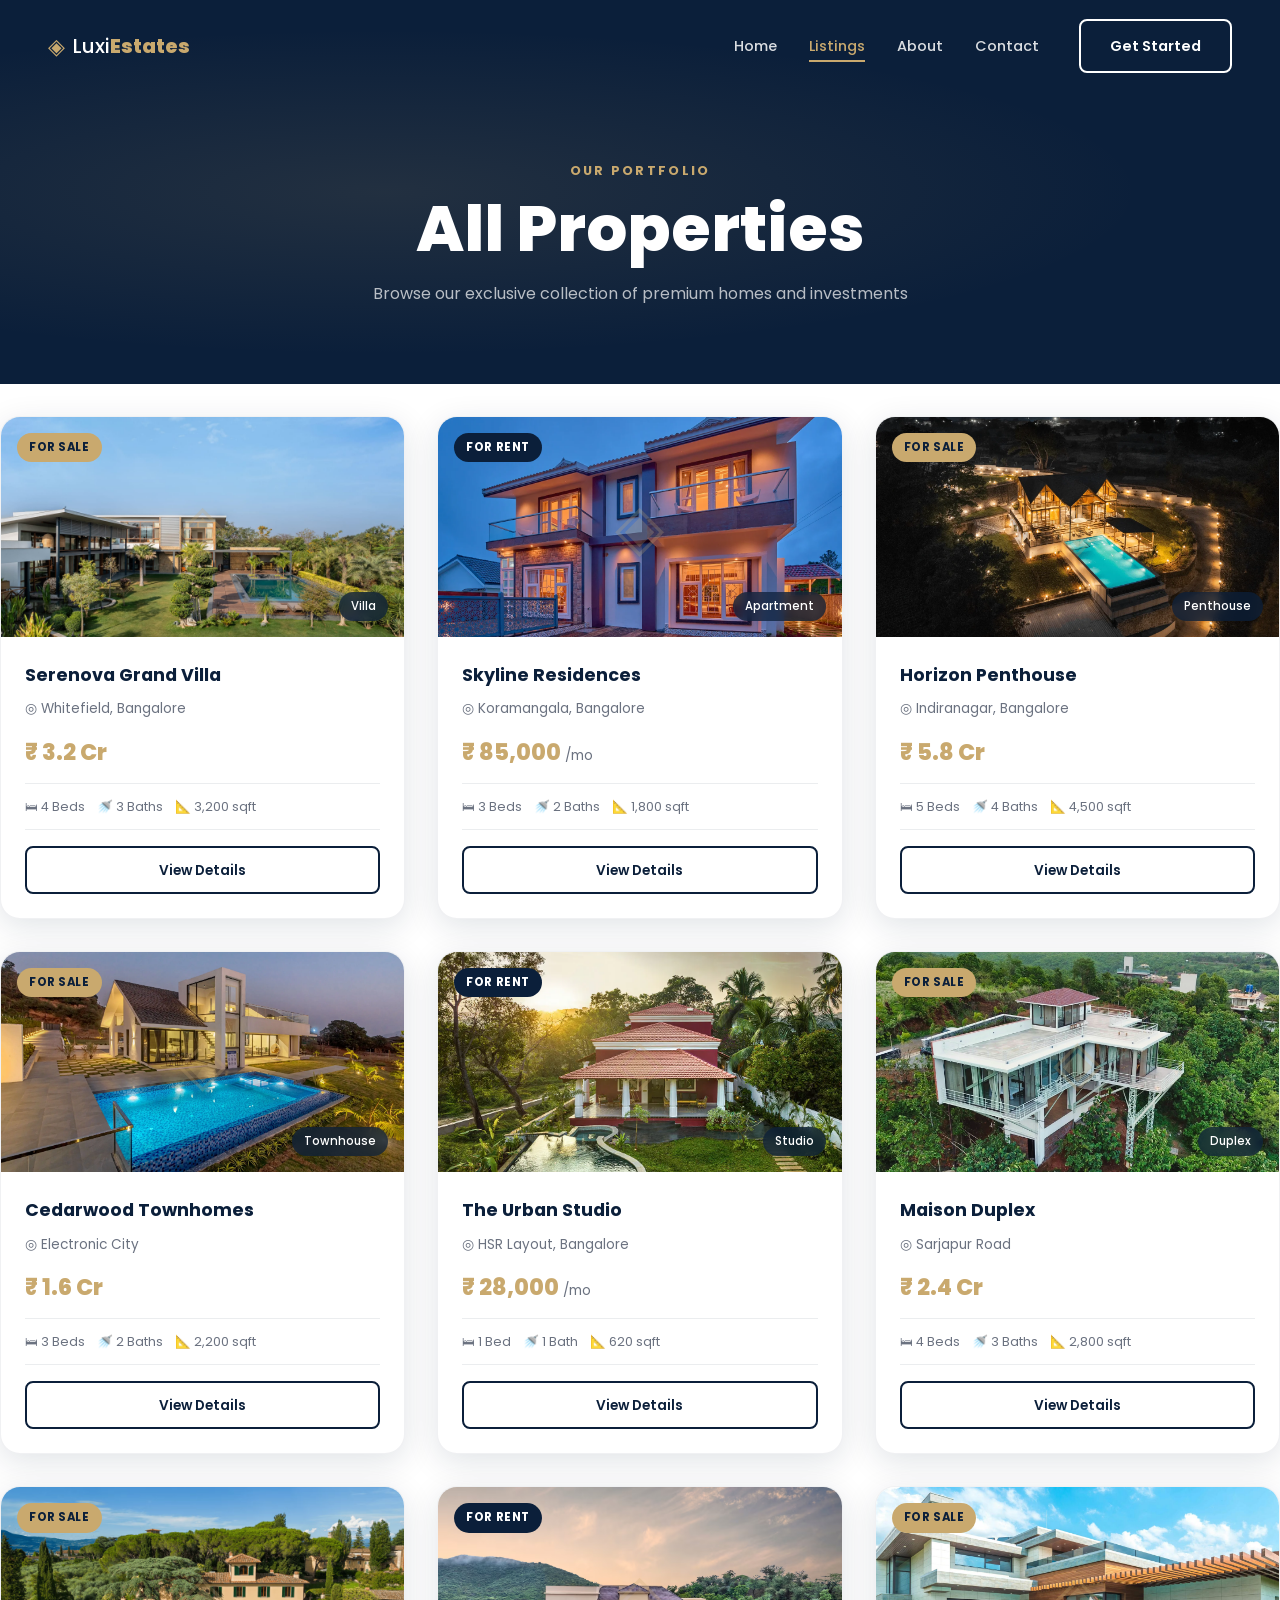
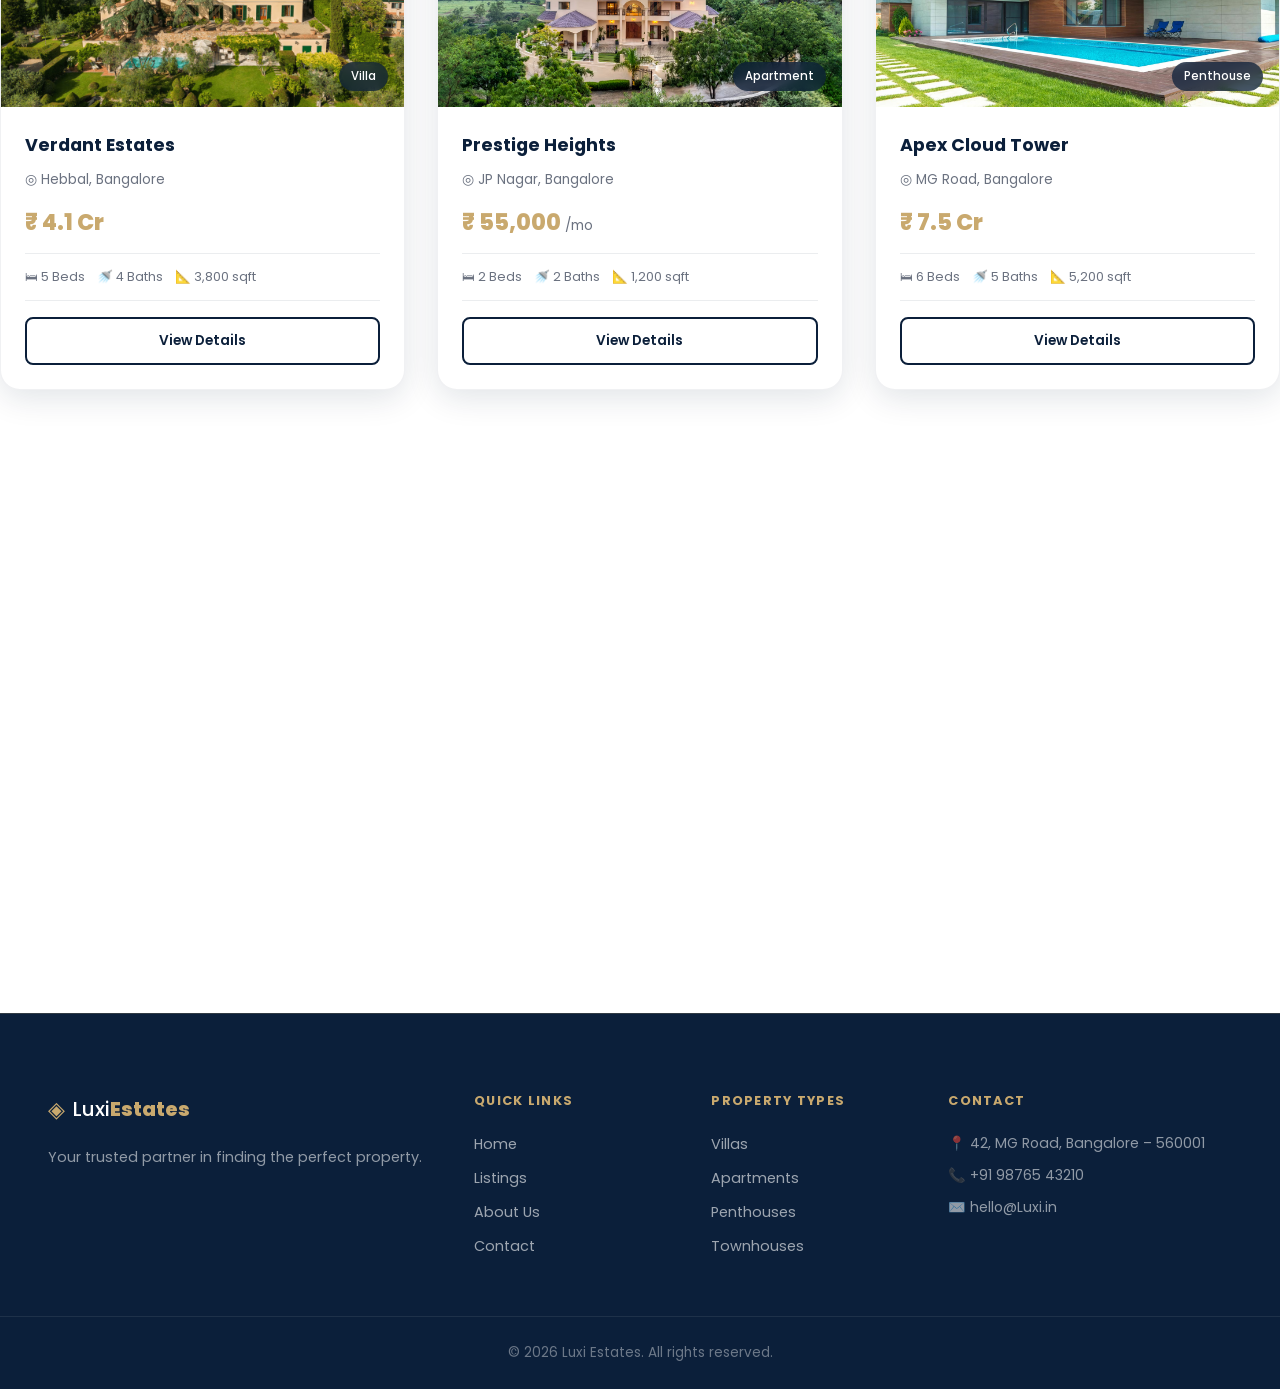
==== listings.html @ d717db20 "first commit" ====
<!DOCTYPE html>
<html lang="en">
<head>
  <meta charset="UTF-8" />
  <meta name="viewport" content="width=device-width, initial-scale=1.0" />
  <title>Listings – Luxi Estates</title>
  <link rel="stylesheet" href="css/style.css" />
  <link rel="stylesheet" href="css/listings.css" />
  <link href="https://fonts.googleapis.com/css2?family=Poppins:wght@300;400;500;600;700;800&display=swap" rel="stylesheet" />
</head>
<body>

  <header class="header" id="header">
    <div class="container header__inner">
      <a href="index.html" class="logo">
        <span class="logo__icon">◈</span>
        <span class="logo__text">Luxi<strong>Estates</strong></span>
      </a>
      <nav class="nav" id="nav">
        <a href="index.html" class="nav__link">Home</a>
        <a href="listings.html" class="nav__link active">Listings</a>
        <a href="about.html" class="nav__link">About</a>
        <a href="contact.html" class="nav__link">Contact</a>
        <a href="contact.html" class="btn btn--outline nav__cta">Get Started</a>
      </nav>
      <button class="hamburger" id="hamburger" aria-label="Toggle menu">
        <span></span><span></span><span></span>
      </button>
    </div>
  </header>

  <section class="page-hero">
    <div class="container">
      <p class="page-hero__eyebrow fade-up">Our Portfolio</p>
      <h1 class="page-hero__title fade-up">All Properties</h1>
      <p class="page-hero__sub fade-up">Browse our exclusive collection of premium homes and investments</p>
    </div>
  </section>

      <div class="listings-main">
        <div class="listings-toolbar fade-up">

        </div>

        <div class="cards-grid">

          <article class="prop-card fade-up" data-category="sale">
            <div class="prop-card__img-wrap img-placeholder">
               <img src="images/v1.jpg" class="prop-card__img" />
              <span class="prop-card__badge">For Sale</span>
              <span class="prop-card__type">Villa</span>
            </div>
            <div class="prop-card__body">
              <h3 class="prop-card__title">Serenova Grand Villa</h3>
              <p class="prop-card__loc">◎ Whitefield, Bangalore</p>
              <p class="prop-card__price">₹ 3.2 Cr</p>
              <div class="prop-card__meta">
                <span>🛏 4 Beds</span><span>🚿 3 Baths</span><span>📐 3,200 sqft</span>
              </div>
              <a href="#" class="btn btn--outline prop-card__btn">View Details</a>
            </div>
          </article>

          <article class="prop-card fade-up" data-category="rent">
            <div class="prop-card__img-wrap img-placeholder">
               <img src="images/v2.webp" class="prop-card__img" />
              <span class="prop-card__badge badge--rent">For Rent</span>
              <span class="prop-card__type">Apartment</span>
            </div>
            <div class="prop-card__body">
              <h3 class="prop-card__title">Skyline Residences</h3>
              <p class="prop-card__loc">◎ Koramangala, Bangalore</p>
              <p class="prop-card__price">₹ 85,000 <span>/mo</span></p>
              <div class="prop-card__meta">
                <span>🛏 3 Beds</span><span>🚿 2 Baths</span><span>📐 1,800 sqft</span>
              </div>
              <a href="#" class="btn btn--outline prop-card__btn">View Details</a>
            </div>
          </article>

          <article class="prop-card fade-up" data-category="sale">
            <div class="prop-card__img-wrap img-placeholder">
                <img src="images/v3.webp" class="prop-card__img" />
              <span class="prop-card__badge">For Sale</span>
              <span class="prop-card__type">Penthouse</span>
            </div>
            <div class="prop-card__body">
              <h3 class="prop-card__title">Horizon Penthouse</h3>
              <p class="prop-card__loc">◎ Indiranagar, Bangalore</p>
              <p class="prop-card__price">₹ 5.8 Cr</p>
              <div class="prop-card__meta">
                <span>🛏 5 Beds</span><span>🚿 4 Baths</span><span>📐 4,500 sqft</span>
              </div>
              <a href="#" class="btn btn--outline prop-card__btn">View Details</a>
            </div>
          </article>

          <article class="prop-card fade-up" data-category="sale">
            <div class="prop-card__img-wrap img-placeholder">
                <img src="images/v4.webp" class="prop-card__img" />
              <span class="prop-card__badge">For Sale</span>
              <span class="prop-card__type">Townhouse</span>
            </div>
            <div class="prop-card__body">
              <h3 class="prop-card__title">Cedarwood Townhomes</h3>
              <p class="prop-card__loc">◎ Electronic City</p>
              <p class="prop-card__price">₹ 1.6 Cr</p>
              <div class="prop-card__meta">
                <span>🛏 3 Beds</span><span>🚿 2 Baths</span><span>📐 2,200 sqft</span>
              </div>
              <a href="#" class="btn btn--outline prop-card__btn">View Details</a>
            </div>
          </article>

          <article class="prop-card fade-up" data-category="rent">
            <div class="prop-card__img-wrap img-placeholder">
                <img src="images/v5.webp" class="prop-card__img" />
              <span class="prop-card__badge badge--rent">For Rent</span>
              <span class="prop-card__type">Studio</span>
            </div>
            <div class="prop-card__body">
              <h3 class="prop-card__title">The Urban Studio</h3>
              <p class="prop-card__loc">◎ HSR Layout, Bangalore</p>
              <p class="prop-card__price">₹ 28,000 <span>/mo</span></p>
              <div class="prop-card__meta">
                <span>🛏 1 Bed</span><span>🚿 1 Bath</span><span>📐 620 sqft</span>
              </div>
              <a href="#" class="btn btn--outline prop-card__btn">View Details</a>
            </div>
          </article>

          <article class="prop-card fade-up" data-category="sale">
            <div class="prop-card__img-wrap img-placeholder">
                <img src="images/v6.webp" class="prop-card__img" />
              <span class="prop-card__badge">For Sale</span>
              <span class="prop-card__type">Duplex</span>
            </div>
            <div class="prop-card__body">
              <h3 class="prop-card__title">Maison Duplex</h3>
              <p class="prop-card__loc">◎ Sarjapur Road</p>
              <p class="prop-card__price">₹ 2.4 Cr</p>
              <div class="prop-card__meta">
                <span>🛏 4 Beds</span><span>🚿 3 Baths</span><span>📐 2,800 sqft</span>
              </div>
              <a href="#" class="btn btn--outline prop-card__btn">View Details</a>
            </div>
          </article>

          <article class="prop-card fade-up" data-category="sale">
            <div class="prop-card__img-wrap img-placeholder">
                <img src="images/v7.avif" class="prop-card__img" />
              <span class="prop-card__badge">For Sale</span>
              <span class="prop-card__type">Villa</span>
            </div>
            <div class="prop-card__body">
              <h3 class="prop-card__title">Verdant Estates</h3>
              <p class="prop-card__loc">◎ Hebbal, Bangalore</p>
              <p class="prop-card__price">₹ 4.1 Cr</p>
              <div class="prop-card__meta">
                <span>🛏 5 Beds</span><span>🚿 4 Baths</span><span>📐 3,800 sqft</span>
              </div>
              <a href="#" class="btn btn--outline prop-card__btn">View Details</a>
            </div>
          </article>

          <article class="prop-card fade-up" data-category="rent">
            <div class="prop-card__img-wrap img-placeholder">
                <img src="images/v8.avif" class="prop-card__img" />
              <span class="prop-card__badge badge--rent">For Rent</span>
              <span class="prop-card__type">Apartment</span>
            </div>
            <div class="prop-card__body">
              <h3 class="prop-card__title">Prestige Heights</h3>
              <p class="prop-card__loc">◎ JP Nagar, Bangalore</p>
              <p class="prop-card__price">₹ 55,000 <span>/mo</span></p>
              <div class="prop-card__meta">
                <span>🛏 2 Beds</span><span>🚿 2 Baths</span><span>📐 1,200 sqft</span>
              </div>
              <a href="#" class="btn btn--outline prop-card__btn">View Details</a>
            </div>
          </article>

          <article class="prop-card fade-up" data-category="sale">
            <div class="prop-card__img-wrap img-placeholder">
                <img src="images/v9.jpg" class="prop-card__img" />
              <span class="prop-card__badge">For Sale</span>
              <span class="prop-card__type">Penthouse</span>
            </div>
            <div class="prop-card__body">
              <h3 class="prop-card__title">Apex Cloud Tower</h3>
              <p class="prop-card__loc">◎ MG Road, Bangalore</p>
              <p class="prop-card__price">₹ 7.5 Cr</p>
              <div class="prop-card__meta">
                <span>🛏 6 Beds</span><span>🚿 5 Baths</span><span>📐 5,200 sqft</span>
              </div>
              <a href="#" class="btn btn--outline prop-card__btn">View Details</a>
            </div>
          </article>

          <article class="prop-card fade-up" data-category="sale">
            <div class="prop-card__img-wrap img-placeholder">
                <img src="images/v10.jpg" class="prop-card__img" />
              <span class="prop-card__badge">For Sale</span>
              <span class="prop-card__type">Townhouse</span>
            </div>
            <div class="prop-card__body">
              <h3 class="prop-card__title">Maple Row Homes</h3>
              <p class="prop-card__loc">◎ Yelahanka, Bangalore</p>
              <p class="prop-card__price">₹ 1.2 Cr</p>
              <div class="prop-card__meta">
                <span>🛏 3 Beds</span><span>🚿 2 Baths</span><span>📐 1,900 sqft</span>
              </div>
              <a href="#" class="btn btn--outline prop-card__btn">View Details</a>
            </div>
          </article>

          <article class="prop-card fade-up" data-category="rent">
            <div class="prop-card__img-wrap img-placeholder">
                 <img src="images/v11.jpg" class="prop-card__img" />
              <span class="prop-card__badge badge--rent">For Rent</span>
              <span class="prop-card__type">Villa</span>
            </div>
            <div class="prop-card__body">
              <h3 class="prop-card__title">Garden View Villa</h3>
              <p class="prop-card__loc">◎ Devanahalli, Bangalore</p>
              <p class="prop-card__price">₹ 1,20,000 <span>/mo</span></p>
              <div class="prop-card__meta">
                <span>🛏 4 Beds</span><span>🚿 3 Baths</span><span>📐 3,000 sqft</span>
              </div>
              <a href="#" class="btn btn--outline prop-card__btn">View Details</a>
            </div>
          </article>

          <article class="prop-card fade-up" data-category="sale">
            <div class="prop-card__img-wrap img-placeholder">
                 <img src="images/v12.jpg" class="prop-card__img" />
              <span class="prop-card__badge">For Sale</span>
              <span class="prop-card__type">Duplex</span>
            </div>
            <div class="prop-card__body">
              <h3 class="prop-card__title">Aristo Duplex</h3>
              <p class="prop-card__loc">◎ Marathahalli, Bangalore</p>
              <p class="prop-card__price">₹ 1.9 Cr</p>
              <div class="prop-card__meta">
                <span>🛏 3 Beds</span><span>🚿 3 Baths</span><span>📐 2,400 sqft</span>
              </div>
              <a href="#" class="btn btn--outline prop-card__btn">View Details</a>
            </div>
          </article>

        </div>

        <div class="pagination fade-up">
          <button class="page-btn active">1</button>
          <button class="page-btn">2</button>
          <button class="page-btn">3</button>
          <button class="page-btn page-btn--next">Next →</button>
        </div>
      </div>

    </div>
  </section>

  <footer class="footer">
    <div class="container footer__grid">
      <div class="footer__brand">
        <a href="index.html" class="logo logo--light">
          <span class="logo__icon">◈</span>
          <span class="logo__text">Luxi<strong>Estates</strong></span>
        </a>
        <p>Your trusted partner in finding the perfect property.</p>
      </div>
      <div class="footer__col">
        <h5>Quick Links</h5>
        <a href="index.html">Home</a>
        <a href="listings.html">Listings</a>
        <a href="about.html">About Us</a>
        <a href="contact.html">Contact</a>
      </div>
      <div class="footer__col">
        <h5>Property Types</h5>
        <a href="listings.html">Villas</a>
        <a href="listings.html">Apartments</a>
        <a href="listings.html">Penthouses</a>
        <a href="listings.html">Townhouses</a>
      </div>
      <div class="footer__col">
        <h5>Contact</h5>
        <p>📍 42, MG Road, Bangalore – 560001</p>
        <p>📞 +91 98765 43210</p>
        <p>✉️ hello@Luxi.in</p>
      </div>
    </div>
    <div class="footer__bottom">
   <p>© 2026 Luxi Estates. All rights reserved.</p>
    </div>
  </footer>

  <script src="js/main.js"></script>
  <script src="js/listings.js"></script>
</body>
</html>
---- css/style.css ----
*, *::before, *::after { box-sizing: border-box; margin: 0; padding: 0; }

:root {
  --navy:   #0B1F3A;
  --gold:   #C9A96E;
  --white:  #FFFFFF;
  --navy-80: rgba(11,31,58,0.80);
  --navy-60: rgba(11,31,58,0.60);
  --gold-light: rgba(201,169,110,0.15);
  --gold-dark: #a8854e;
  --shadow: 0 8px 32px rgba(11,31,58,0.12);
  --shadow-lg: 0 16px 48px rgba(11,31,58,0.18);
  --radius: 12px;
  --radius-lg: 20px;
  --transition: 0.3s ease;
}

html { scroll-behavior: smooth; }

body {
  font-family: 'Poppins', sans-serif;
  background: var(--white);
  color: var(--navy);
  font-size: 16px;
  line-height: 1.7;
  overflow-x: hidden;
}

img { display: block; width: 100%; object-fit: cover; }
a { text-decoration: none; color: inherit; }
ul { list-style: none; }


.container {
  width: 100%;
  max-width: 1280px;
  margin-inline: auto;
  padding-inline: clamp(1.25rem, 5vw, 3rem);
}


h1 { font-size: clamp(2.2rem, 5vw, 4rem); font-weight: 800; line-height: 1.1; }
h2 { font-size: clamp(1.8rem, 3.5vw, 2.8rem); font-weight: 700; line-height: 1.2; }
h3 { font-size: clamp(1.25rem, 2.5vw, 1.6rem); font-weight: 600; }
h4 { font-size: 1.1rem; font-weight: 600; }
p  { font-size: 1rem; font-weight: 400; color: #4a5568; }

.btn {
  display: inline-flex;
  align-items: center;
  gap: 0.5rem;
  padding: 0.8rem 1.8rem;
  border-radius: 8px;
  font-family: 'Poppins', sans-serif;
  font-size: 0.9rem;
  font-weight: 600;
  cursor: pointer;
  border: 2px solid transparent;
  transition: background var(--transition), color var(--transition), border-color var(--transition), transform var(--transition), box-shadow var(--transition);
  white-space: nowrap;
}

.btn--primary {
  background: var(--gold);
  color: var(--navy);
  border-color: var(--gold);
}
.btn--primary:hover {
  background: var(--gold-dark);
  border-color: var(--gold-dark);
  transform: translateY(-2px);
  box-shadow: 0 6px 20px rgba(201,169,110,0.35);
}

.btn--outline {
  background: transparent;
  color: var(--navy);
  border-color: var(--navy);
}
.btn--outline:hover {
  background: var(--navy);
  color: var(--white);
  transform: translateY(-2px);
}

.btn--ghost {
  background: rgba(255,255,255,0.15);
  color: var(--white);
  border-color: rgba(255,255,255,0.5);
  backdrop-filter: blur(4px);
}
.btn--ghost:hover {
  background: rgba(255,255,255,0.25);
  transform: translateY(-2px);
}


.header {
  position: fixed;
  top: 0; left: 0; right: 0;
  z-index: 1000;
  padding: 1.2rem 0;
  transition: background var(--transition), padding var(--transition), box-shadow var(--transition);
}
.header.scrolled {
  background: var(--navy);
  padding: 0.75rem 0;
  box-shadow: var(--shadow);
}

.header__inner {
  display: flex;
  align-items: center;
  justify-content: space-between;
  gap: 2rem;
}


.logo {
  display: flex;
  align-items: center;
  gap: 0.5rem;
  color: var(--white);
  font-size: 1.25rem;
  font-weight: 500;
}
.logo strong { font-weight: 800; color: var(--gold); }
.logo__icon { color: var(--gold); font-size: 1.4rem; }
.logo--light { color: var(--white); }


.nav {
  display: flex;
  align-items: center;
  gap: 2rem;
}
.nav__link {
  color: rgba(255,255,255,0.85);
  font-size: 0.9rem;
  font-weight: 500;
  position: relative;
  transition: color var(--transition);
}
.nav__link::after {
  content: '';
  position: absolute;
  bottom: -4px; left: 0;
  width: 0; height: 2px;
  background: var(--gold);
  transition: width var(--transition);
}
.nav__link:hover,
.nav__link.active {
  color: var(--gold);
}
.nav__link:hover::after,
.nav__link.active::after {
  width: 100%;
}
.nav__cta { margin-left: 0.5rem; color: var(--white); border-color: var(--white); }
.nav__cta:hover { background: var(--white); color: var(--navy); }


.hamburger {
  display: none;
  flex-direction: column;
  gap: 5px;
  background: none;
  border: none;
  cursor: pointer;
  padding: 4px;
  z-index: 1100;
}
.hamburger span {
  display: block;
  width: 26px; height: 2px;
  background: var(--white);
  border-radius: 2px;
  transition: transform var(--transition), opacity var(--transition);
}
.hamburger.open span:nth-child(1) { transform: translateY(7px) rotate(45deg); }
.hamburger.open span:nth-child(2) { opacity: 0; }
.hamburger.open span:nth-child(3) { transform: translateY(-7px) rotate(-45deg); }

.section { padding: clamp(4rem, 8vw, 7rem) 0; }

.section__header {
  text-align: center;
  max-width: 640px;
  margin: 0 auto 3.5rem;
}
.section__eyebrow {
  font-size: 0.8rem;
  font-weight: 700;
  letter-spacing: 0.15em;
  text-transform: uppercase;
  color: var(--gold);
  margin-bottom: 0.5rem;
}
.section__title { color: var(--navy); margin-bottom: 1rem; }
.section__sub { color: #6b7280; }
.section__cta { text-align: center; margin-top: 3rem; }

.page-hero {
  background: var(--navy);
  padding: clamp(6rem, 14vw, 10rem) 0 clamp(3rem, 6vw, 5rem);
  text-align: center;
  position: relative;
  overflow: hidden;
}
.page-hero::before {
  content: '';
  position: absolute;
  inset: 0;
  background: radial-gradient(ellipse at 30% 50%, rgba(201,169,110,0.12) 0%, transparent 60%);
}
.page-hero__eyebrow {
  font-size: 0.8rem;
  font-weight: 700;
  letter-spacing: 0.18em;
  text-transform: uppercase;
  color: var(--gold);
  margin-bottom: 0.75rem;
}
.page-hero__title { color: var(--white); margin-bottom: 1rem; }
.page-hero__sub { color: rgba(255,255,255,0.7); max-width: 540px; margin: 0 auto; }

.cards-grid {
  display: grid;
  grid-template-columns: repeat(auto-fill, minmax(310px, 1fr));
  gap: 2rem;
}

.prop-card {
  background: var(--white);
  border-radius: var(--radius-lg);
  overflow: hidden;
  box-shadow: var(--shadow);
  transition: transform var(--transition), box-shadow var(--transition);
  border: 1px solid rgba(11,31,58,0.06);
}
.prop-card:hover {
  transform: translateY(-6px);
  box-shadow: var(--shadow-lg);
}

.prop-card__img-wrap {
  position: relative;
  height: 220px;
  background: linear-gradient(135deg, #1a3a5c, #0B1F3A);
  overflow: hidden;
}
.prop-card__img-wrap.img-placeholder::before {
  content: '◈';
  position: absolute;
  inset: 0;
  display: flex;
  align-items: center;
  justify-content: center;
  font-size: 4rem;
  color: rgba(201,169,110,0.25);
}
.prop-card__img-wrap.img-placeholder {
  display: flex;
  align-items: center;
  justify-content: center;
}
.prop-card__img {
  width: 100%; height: 100%;
  object-fit: cover;
  transition: transform 0.5s ease;
}
.prop-card:hover .prop-card__img { transform: scale(1.05); }

.prop-card__badge {
  position: absolute;
  top: 1rem; left: 1rem;
  background: var(--gold);
  color: var(--navy);
  font-size: 0.72rem;
  font-weight: 700;
  padding: 0.3rem 0.75rem;
  border-radius: 20px;
  text-transform: uppercase;
  letter-spacing: 0.05em;
}
.badge--rent { background: var(--navy); color: var(--white); }

.prop-card__type {
  position: absolute;
  bottom: 1rem; right: 1rem;
  background: rgba(11,31,58,0.75);
  color: var(--white);
  font-size: 0.72rem;
  font-weight: 500;
  padding: 0.3rem 0.75rem;
  border-radius: 20px;
  backdrop-filter: blur(4px);
}

.prop-card__body { padding: 1.5rem; }
.prop-card__title { font-size: 1.1rem; font-weight: 700; color: var(--navy); margin-bottom: 0.4rem; }
.prop-card__loc { font-size: 0.85rem; color: #6b7280; margin-bottom: 0.75rem; }
.prop-card__price {
  font-size: 1.4rem;
  font-weight: 800;
  color: var(--gold);
  margin-bottom: 0.75rem;
}
.prop-card__price span { font-size: 0.85rem; font-weight: 400; color: #6b7280; }

.prop-card__meta {
  display: flex;
  gap: 0.75rem;
  flex-wrap: wrap;
  font-size: 0.8rem;
  color: #6b7280;
  padding: 0.75rem 0;
  border-top: 1px solid rgba(11,31,58,0.08);
  border-bottom: 1px solid rgba(11,31,58,0.08);
  margin-bottom: 1rem;
}

.prop-card__btn {
  width: 100%;
  justify-content: center;
  font-size: 0.85rem;
  padding: 0.65rem 1rem;
}
.prop-card__btn:hover { background: var(--navy); color: var(--white); border-color: var(--navy); }


.cta-banner {
  background: var(--navy);
  padding: clamp(3rem, 6vw, 5rem) 0;
  position: relative;
  overflow: hidden;
}
.cta-banner::before {
  content: '';
  position: absolute;
  inset: 0;
  background: radial-gradient(ellipse at 80% 50%, rgba(201,169,110,0.12) 0%, transparent 60%);
}
.cta-banner__inner {
  display: flex;
  align-items: center;
  justify-content: space-between;
  gap: 2rem;
  flex-wrap: wrap;
  position: relative;
}
.cta-banner h2 { color: var(--white); font-size: clamp(1.4rem, 3vw, 2rem); }
.cta-banner p { color: rgba(255,255,255,0.7); margin-top: 0.5rem; }


.footer {
  background: var(--navy);
  padding: clamp(3rem, 6vw, 5rem) 0 0;
  border-top: 1px solid rgba(201,169,110,0.2);
}
.footer__grid {
  display: grid;
  grid-template-columns: 2fr 1fr 1fr 1.5fr;
  gap: 3rem;
  padding-bottom: 3rem;
}
.footer__brand .logo { margin-bottom: 1rem; }
.footer__brand p { color: rgba(255,255,255,0.55); font-size: 0.9rem; }

.footer__col h5 {
  color: var(--gold);
  font-size: 0.8rem;
  font-weight: 700;
  letter-spacing: 0.1em;
  text-transform: uppercase;
  margin-bottom: 1.25rem;
}
.footer__col a {
  display: block;
  color: rgba(255,255,255,0.6);
  font-size: 0.9rem;
  margin-bottom: 0.6rem;
  transition: color var(--transition);
}
.footer__col a:hover { color: var(--gold); }
.footer__col p { color: rgba(255,255,255,0.55); font-size: 0.88rem; margin-bottom: 0.5rem; }

.footer__bottom {
  border-top: 1px solid rgba(255,255,255,0.08);
  padding: 1.5rem 0;
  text-align: center;
}
.footer__bottom p { color: rgba(255,255,255,0.4); font-size: 0.85rem; }

.fade-up {
  opacity: 0;
  transform: translateY(28px);
  transition: opacity 0.6s ease, transform 0.6s ease;
}
.fade-up.visible {
  opacity: 1;
  transform: translateY(0);
}
.fade-up:nth-child(2) { transition-delay: 0.1s; }
.fade-up:nth-child(3) { transition-delay: 0.2s; }
.fade-up:nth-child(4) { transition-delay: 0.3s; }
.fade-up:nth-child(5) { transition-delay: 0.15s; }

@media (max-width: 1024px) {
  .footer__grid { grid-template-columns: 1fr 1fr; gap: 2rem; }
}

@media (max-width: 900px) {
  .cards-grid { grid-template-columns: repeat(auto-fill, minmax(270px, 1fr)); }
}

@media (max-width: 768px) {
  .hamburger { display: flex; }

  .nav {
    position: fixed;
    top: 0; right: -100%;
    width: min(320px, 85vw);
    height: 100vh;
    background: var(--navy);
    flex-direction: column;
    align-items: flex-start;
    padding: 5rem 2rem 2rem;
    gap: 1.5rem;
    transition: right 0.4s ease;
    box-shadow: -8px 0 32px rgba(0,0,0,0.3);
  }
  .nav.open { right: 0; }
  .nav__link { font-size: 1.1rem; }
  .nav__cta { margin-left: 0; width: 100%; justify-content: center; }

  .footer__grid { grid-template-columns: 1fr; gap: 2rem; }
  .cta-banner__inner { flex-direction: column; text-align: center; }
  .page-hero { padding-top: 8rem; }
}

@media (max-width: 480px) {
  .cards-grid { grid-template-columns: 1fr; }
  .prop-card__meta { flex-direction: column; gap: 0.4rem; }
}
---- css/listings.css ----
.listings-layout {
  display: grid;
  grid-template-columns: 300px 1fr;
  gap: 3rem;
  align-items: start;
}

.filters {
  background: var(--white);
  border-radius: var(--radius-lg);
  padding: 2rem;
  box-shadow: var(--shadow);
  border: 1px solid rgba(11,31,58,0.08);
  position: sticky;
  top: 100px;
}

.filters__title {
  font-size: 1.1rem;
  font-weight: 700;
  color: var(--navy);
  margin-bottom: 1.75rem;
  padding-bottom: 1rem;
  border-bottom: 2px solid var(--gold);
}

.filter-group {
  margin-bottom: 1.75rem;
}
.filter-group > label {
  display: block;
  font-size: 0.78rem;
  font-weight: 700;
  letter-spacing: 0.1em;
  text-transform: uppercase;
  color: var(--navy);
  margin-bottom: 0.75rem;
}

.filter-pills {
  display: flex;
  flex-wrap: wrap;
  gap: 0.5rem;
}

.pill {
  background: transparent;
  border: 1.5px solid rgba(11,31,58,0.2);
  color: var(--navy);
  font-family: 'Poppins', sans-serif;
  font-size: 0.8rem;
  font-weight: 500;
  padding: 0.35rem 0.9rem;
  border-radius: 20px;
  cursor: pointer;
  transition: background var(--transition), color var(--transition), border-color var(--transition);
}
.pill:hover,
.pill.active {
  background: var(--navy);
  color: var(--white);
  border-color: var(--navy);
}

.filter-checks { display: flex; flex-direction: column; gap: 0.6rem; }

.check-label {
  display: flex;
  align-items: center;
  gap: 0.6rem;
  font-size: 0.88rem;
  color: #4a5568;
  cursor: pointer;
}
.check-label input[type="checkbox"] {
  accent-color: var(--gold);
  width: 16px; height: 16px;
  cursor: pointer;
}

.range-slider {
  width: 100%;
  accent-color: var(--gold);
  margin: 0.5rem 0;
  cursor: pointer;
}
.range-labels {
  display: flex;
  justify-content: space-between;
  font-size: 0.8rem;
  color: #6b7280;
}


.listings-toolbar {
  display: flex;
  align-items: center;
  justify-content: space-between;
  margin-bottom: 2rem;
  flex-wrap: wrap;
  gap: 1rem;
}
.listings-count { font-size: 0.9rem; color: #6b7280; }
.listings-count strong { color: var(--navy); }

.listings-sort {
  font-family: 'Poppins', sans-serif;
  font-size: 0.85rem;
  padding: 0.5rem 1rem;
  border: 1.5px solid rgba(11,31,58,0.2);
  border-radius: 8px;
  color: var(--navy);
  background: var(--white);
  cursor: pointer;
  outline: none;
  transition: border-color var(--transition);
}
.listings-sort:focus { border-color: var(--gold); }

.pagination {
  display: flex;
  align-items: center;
  gap: 0.5rem;
  margin-top: 3rem;
  justify-content: center;
}

.page-btn {
  width: 40px; height: 40px;
  border-radius: 8px;
  border: 1.5px solid rgba(11,31,58,0.2);
  background: var(--white);
  color: var(--navy);
  font-family: 'Poppins', sans-serif;
  font-size: 0.85rem;
  font-weight: 500;
  cursor: pointer;
  transition: all var(--transition);
}
.page-btn:hover { border-color: var(--gold); color: var(--gold); }
.page-btn.active { background: var(--navy); color: var(--white); border-color: var(--navy); }
.page-btn--next { width: auto; padding: 0 1rem; }

@media (max-width: 1024px) {
  .listings-layout { grid-template-columns: 260px 1fr; gap: 2rem; }
}

@media (max-width: 768px) {
  .listings-layout { grid-template-columns: 1fr; }
  .filters { position: static; }
}
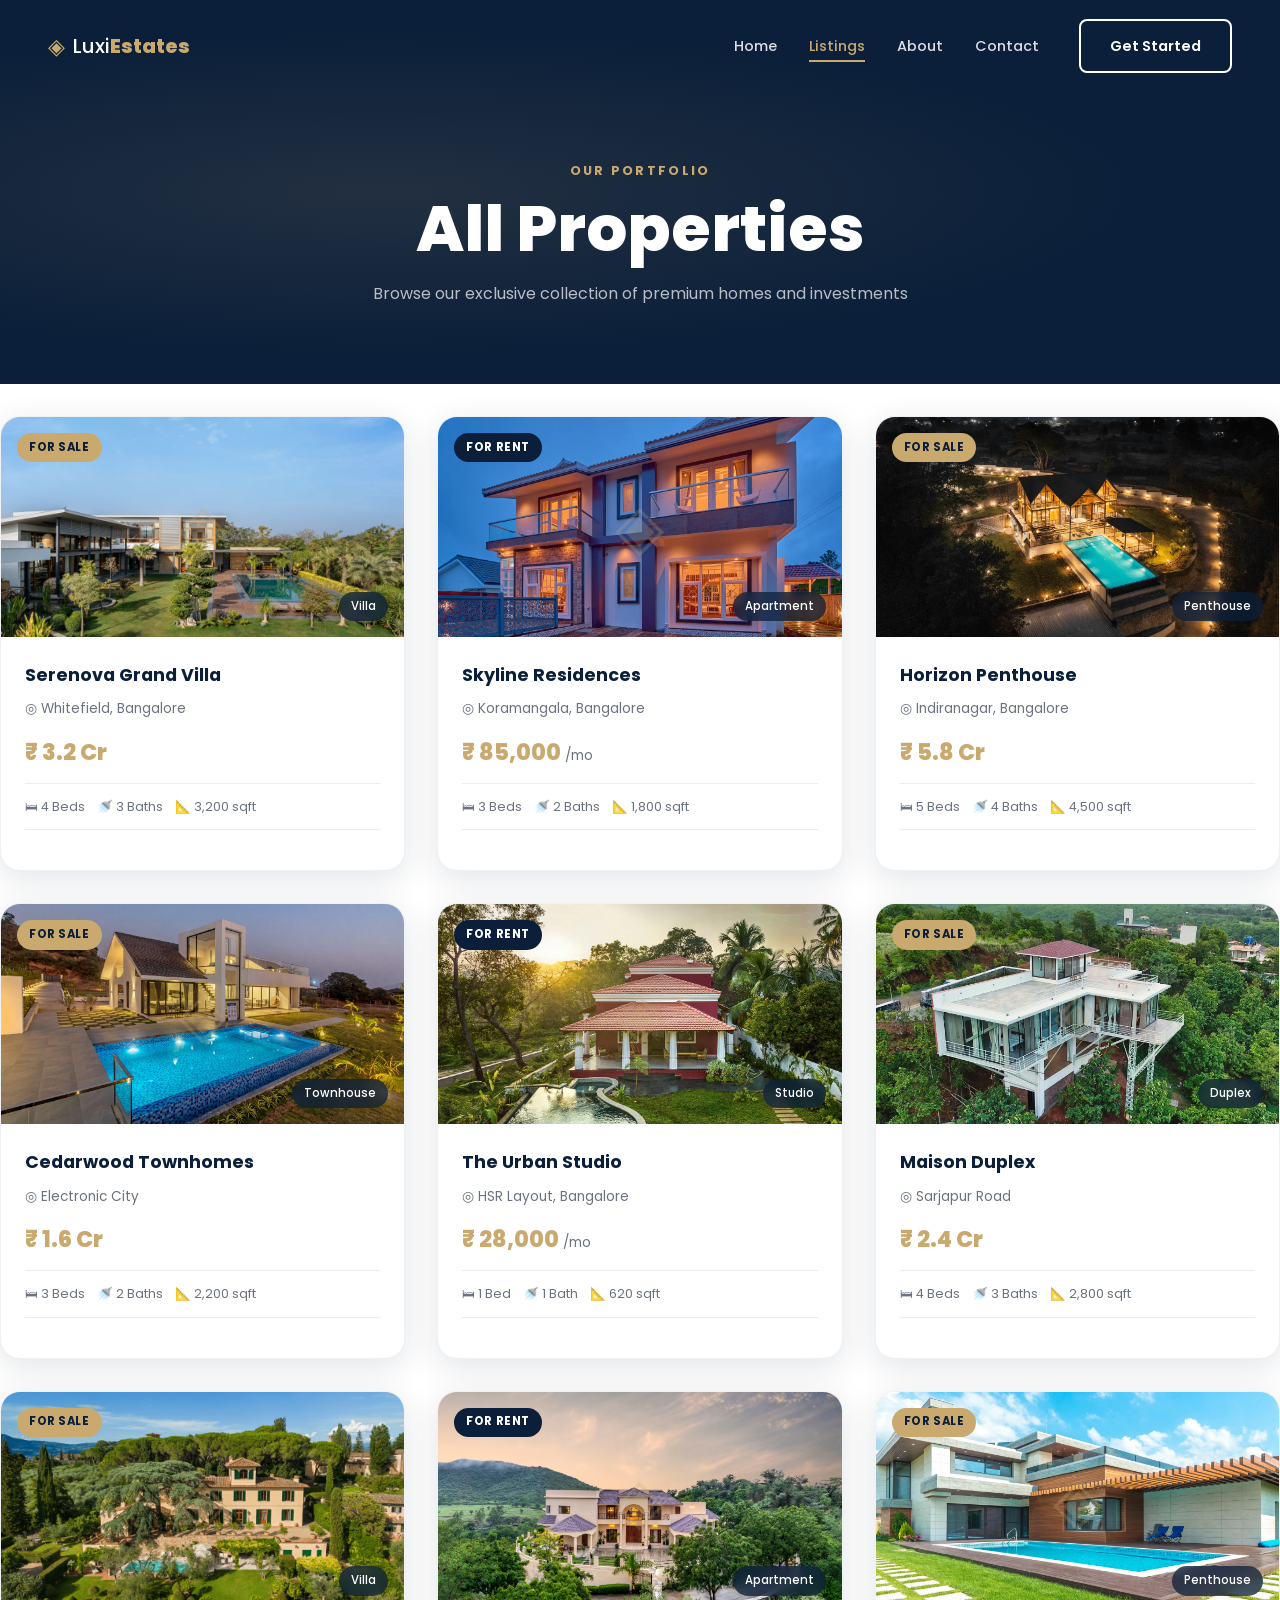
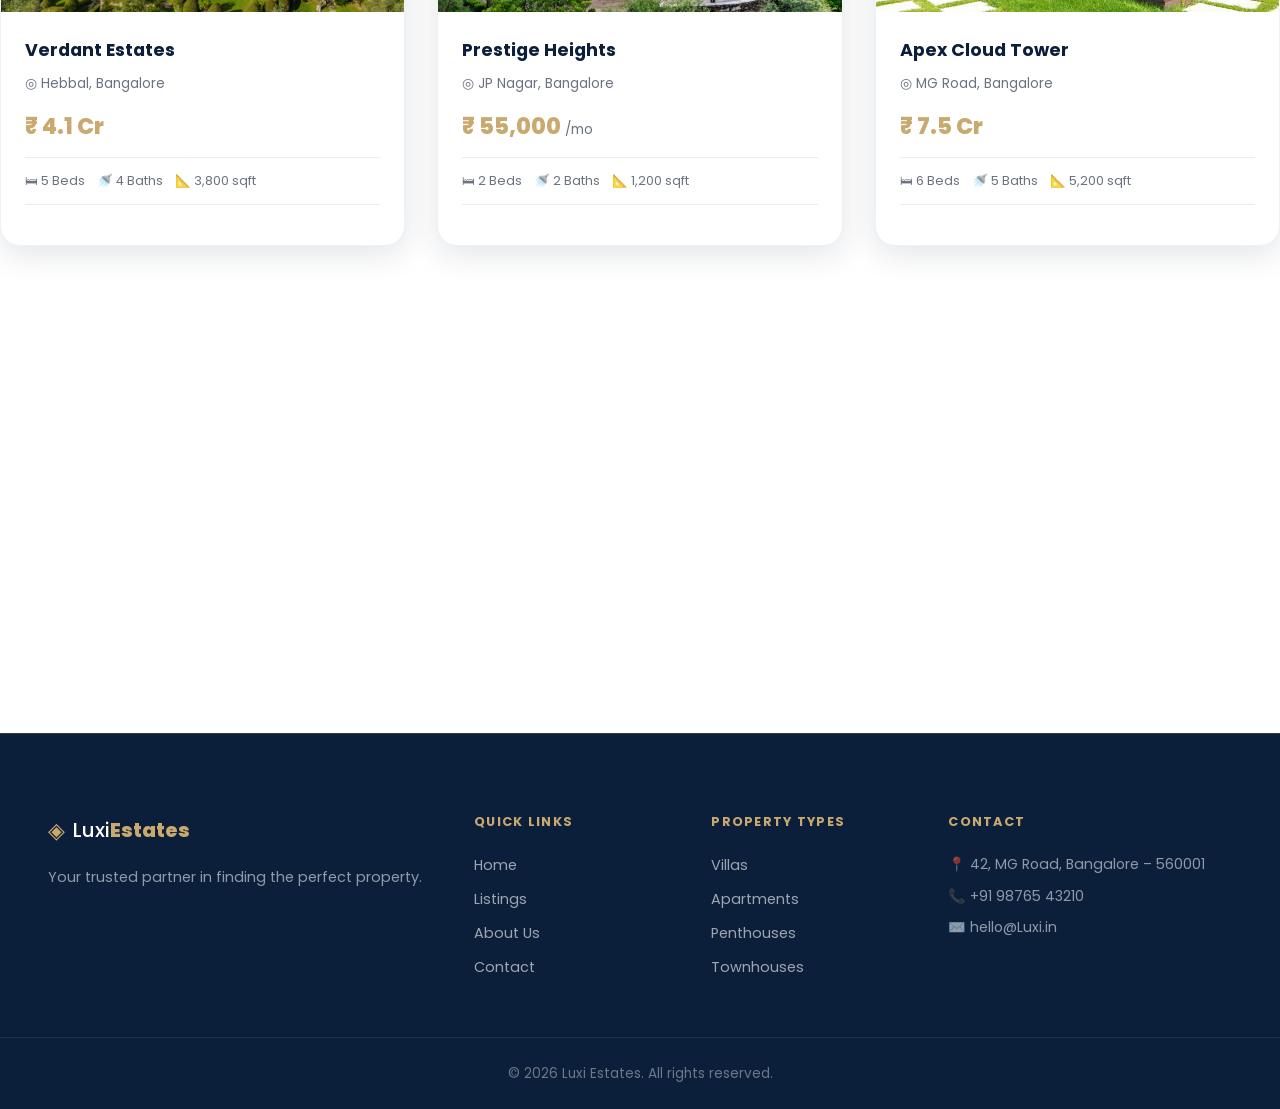
==== commit 0a5b006c: "updated code" ====
--- a/listings.html
+++ b/listings.html
@@ -47,6 +47,7 @@
           <article class="prop-card fade-up" data-category="sale">
             <div class="prop-card__img-wrap img-placeholder">
                <img src="images/v1.jpg" class="prop-card__img" />
+      
               <span class="prop-card__badge">For Sale</span>
               <span class="prop-card__type">Villa</span>
             </div>
@@ -57,7 +58,7 @@
               <div class="prop-card__meta">
                 <span>🛏 4 Beds</span><span>🚿 3 Baths</span><span>📐 3,200 sqft</span>
               </div>
-              <a href="#" class="btn btn--outline prop-card__btn">View Details</a>
+              
             </div>
           </article>
 
@@ -74,7 +75,7 @@
               <div class="prop-card__meta">
                 <span>🛏 3 Beds</span><span>🚿 2 Baths</span><span>📐 1,800 sqft</span>
               </div>
-              <a href="#" class="btn btn--outline prop-card__btn">View Details</a>
+              
             </div>
           </article>
 
@@ -91,7 +92,7 @@
               <div class="prop-card__meta">
                 <span>🛏 5 Beds</span><span>🚿 4 Baths</span><span>📐 4,500 sqft</span>
               </div>
-              <a href="#" class="btn btn--outline prop-card__btn">View Details</a>
+              
             </div>
           </article>
 
@@ -108,7 +109,7 @@
               <div class="prop-card__meta">
                 <span>🛏 3 Beds</span><span>🚿 2 Baths</span><span>📐 2,200 sqft</span>
               </div>
-              <a href="#" class="btn btn--outline prop-card__btn">View Details</a>
+              
             </div>
           </article>
 
@@ -125,7 +126,7 @@
               <div class="prop-card__meta">
                 <span>🛏 1 Bed</span><span>🚿 1 Bath</span><span>📐 620 sqft</span>
               </div>
-              <a href="#" class="btn btn--outline prop-card__btn">View Details</a>
+              
             </div>
           </article>
 
@@ -142,7 +143,7 @@
               <div class="prop-card__meta">
                 <span>🛏 4 Beds</span><span>🚿 3 Baths</span><span>📐 2,800 sqft</span>
               </div>
-              <a href="#" class="btn btn--outline prop-card__btn">View Details</a>
+              
             </div>
           </article>
 
@@ -159,7 +160,7 @@
               <div class="prop-card__meta">
                 <span>🛏 5 Beds</span><span>🚿 4 Baths</span><span>📐 3,800 sqft</span>
               </div>
-              <a href="#" class="btn btn--outline prop-card__btn">View Details</a>
+              
             </div>
           </article>
 
@@ -176,7 +177,7 @@
               <div class="prop-card__meta">
                 <span>🛏 2 Beds</span><span>🚿 2 Baths</span><span>📐 1,200 sqft</span>
               </div>
-              <a href="#" class="btn btn--outline prop-card__btn">View Details</a>
+              
             </div>
           </article>
 
@@ -193,7 +194,7 @@
               <div class="prop-card__meta">
                 <span>🛏 6 Beds</span><span>🚿 5 Baths</span><span>📐 5,200 sqft</span>
               </div>
-              <a href="#" class="btn btn--outline prop-card__btn">View Details</a>
+              
             </div>
           </article>
 
@@ -210,7 +211,7 @@
               <div class="prop-card__meta">
                 <span>🛏 3 Beds</span><span>🚿 2 Baths</span><span>📐 1,900 sqft</span>
               </div>
-              <a href="#" class="btn btn--outline prop-card__btn">View Details</a>
+              
             </div>
           </article>
 
@@ -227,7 +228,7 @@
               <div class="prop-card__meta">
                 <span>🛏 4 Beds</span><span>🚿 3 Baths</span><span>📐 3,000 sqft</span>
               </div>
-              <a href="#" class="btn btn--outline prop-card__btn">View Details</a>
+              
             </div>
           </article>
 
@@ -244,18 +245,12 @@
               <div class="prop-card__meta">
                 <span>🛏 3 Beds</span><span>🚿 3 Baths</span><span>📐 2,400 sqft</span>
               </div>
-              <a href="#" class="btn btn--outline prop-card__btn">View Details</a>
+              
             </div>
           </article>
 
         </div>
 
-        <div class="pagination fade-up">
-          <button class="page-btn active">1</button>
-          <button class="page-btn">2</button>
-          <button class="page-btn">3</button>
-          <button class="page-btn page-btn--next">Next →</button>
-        </div>
       </div>
 
     </div>
